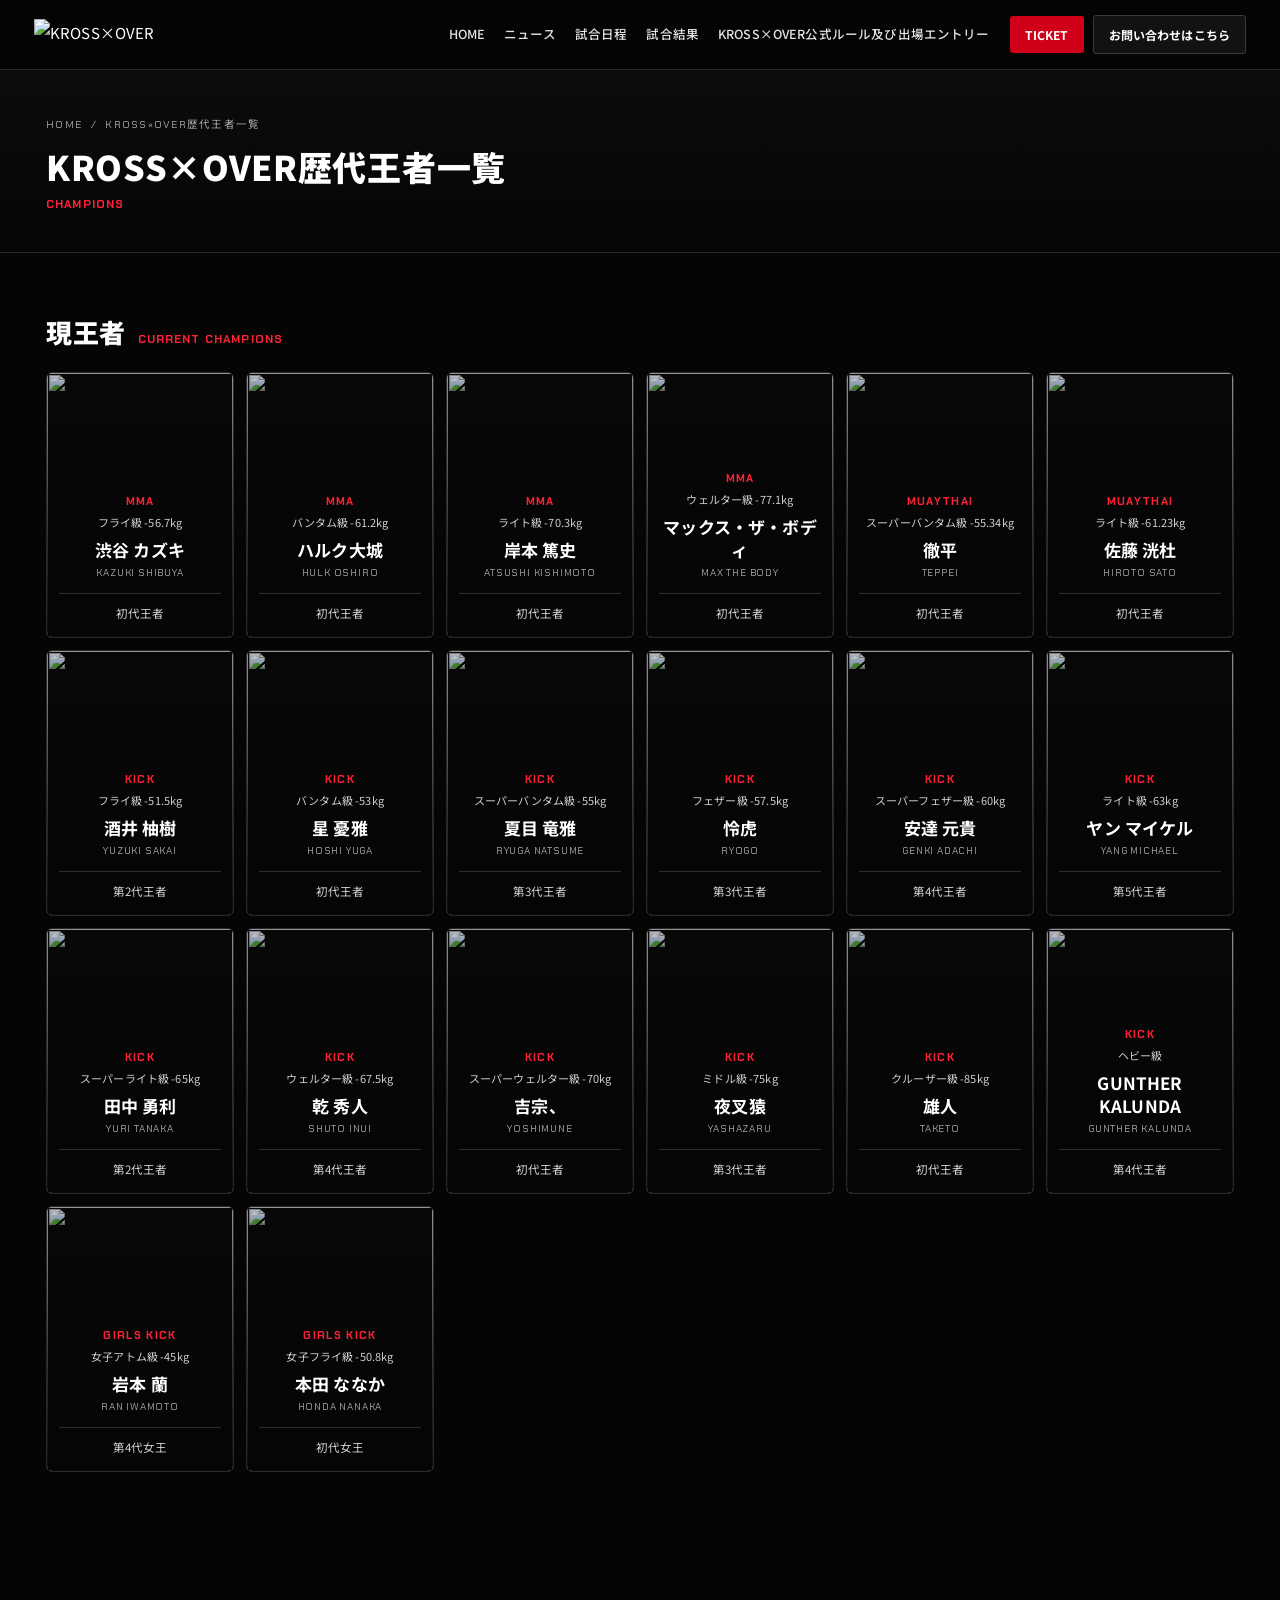
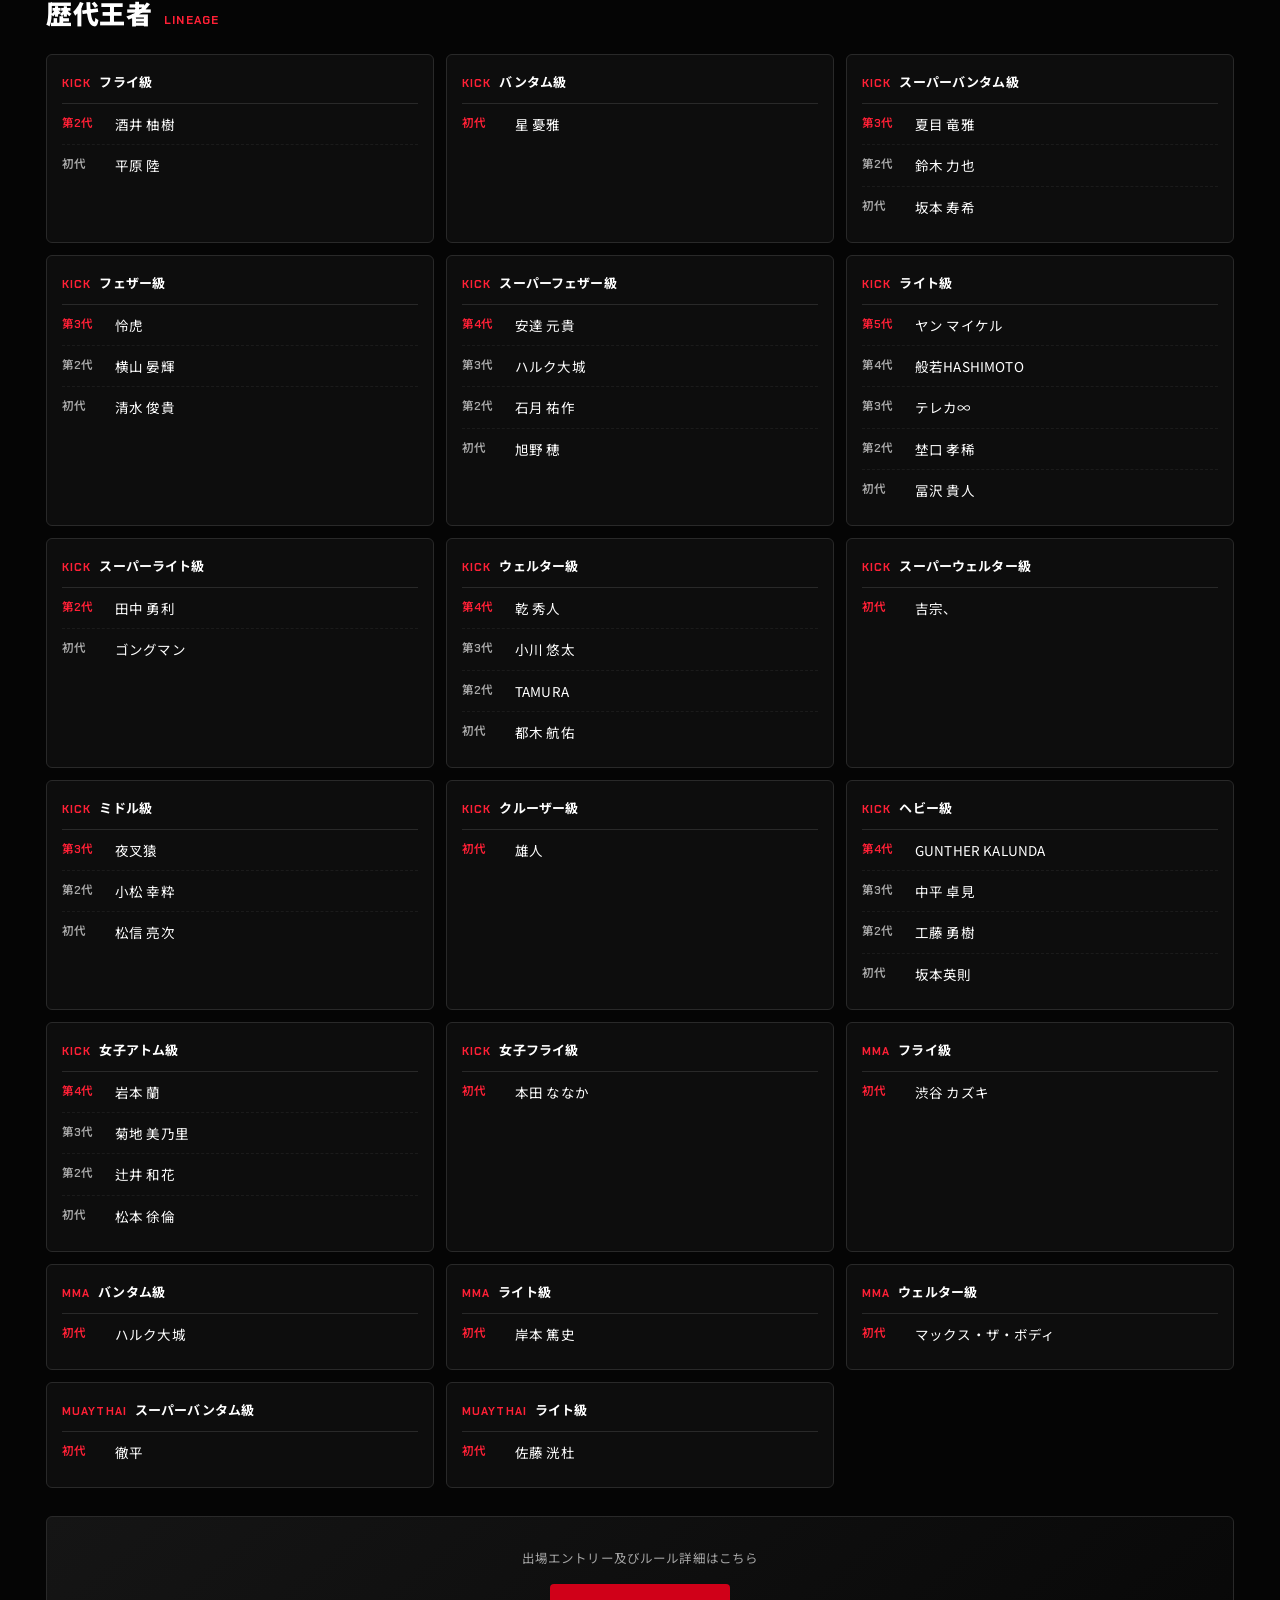
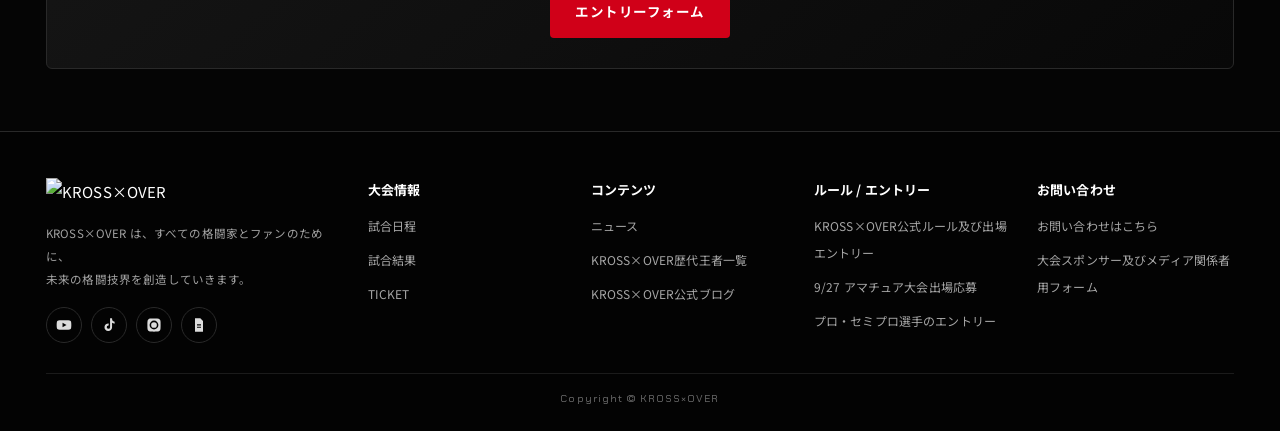
==== champions.html @ df830caa "Add files via upload" ====
<!DOCTYPE html>
<html lang="ja">
<head>
<meta charset="UTF-8">
<meta name="viewport" content="width=device-width, initial-scale=1">
<title>KROSS×OVER歴代王者一覧 | KROSS×OVER</title>
<meta name="description" content="KROSS×OVER認定 KICK / MMA / MUAYTHAI 各階級の現王者と歴代王者の一覧。">
<link rel="canonical" href="https://krossover.jp/champions.html">
<meta property="og:type" content="website">
<meta property="og:site_name" content="KROSS×OVER">
<meta property="og:title" content="KROSS×OVER歴代王者一覧 | KROSS×OVER">
<meta property="og:description" content="KROSS×OVER認定 KICK / MMA / MUAYTHAI 各階級の現王者と歴代王者の一覧。">
<meta property="og:url" content="https://krossover.jp/champions.html">
<meta property="og:image" content="https://krossover.jp/images/1.jpg">
<meta name="twitter:card" content="summary_large_image">
<link rel="preconnect" href="https://fonts.googleapis.com">
<link rel="preconnect" href="https://fonts.gstatic.com" crossorigin>
<link href="https://fonts.googleapis.com/css2?family=Chakra+Petch:ital,wght@0,500;0,600;0,700;1,600;1,700&family=Noto+Sans+JP:wght@400;500;700;900&display=swap" rel="stylesheet">
<link rel="stylesheet" href="style.css">
</head>
<body>
<header class="header">
  <div class="header__inner">
    <a class="brand" href="index.html" aria-label="KROSS×OVER ホーム"><img src="images/1.jpg" alt="KROSS×OVER" width="1200" height="180"></a>
    <nav class="gnav" aria-label="グローバルナビゲーション">
      <ul class="gnav__list"><li><a href="index.html">HOME</a></li><li><a href="news.html">ニュース</a></li><li><a href="schedule.html">試合日程</a></li><li><a href="results.html">試合結果</a></li><li><a href="rules.html">KROSS×OVER公式ルール及び出場エントリー</a></li></ul>
      <div class="gnav__btns"><a class="nav-red" href="https://krossover.official.ec/" target="_blank" rel="noopener">TICKET</a><a class="nav-line" href="contact.html">お問い合わせはこちら</a></div>
    </nav>
    <button class="burger" type="button" aria-expanded="false" aria-controls="drawer" aria-label="メニューを開く">
      <span></span><span></span><span></span>
    </button>
  </div>
</header>
<nav class="drawer" id="drawer" aria-label="モバイルメニュー"><ul><li><a href="index.html">HOME<span>HOME</span></a></li><li><a href="news.html">ニュース<span>NEWS</span></a></li><li><a href="schedule.html">試合日程<span>SCHEDULE</span></a></li><li><a href="results.html">試合結果<span>RESULT</span></a></li><li><a href="rules.html">KROSS×OVER公式ルール及び出場エントリー<span>RULE / ENTRY</span></a></li><li><a href="champions.html">KROSS×OVER歴代王者一覧<span>CHAMPIONS</span></a></li><li><a href="contact.html">お問い合わせはこちら<span>CONTACT</span></a></li><li><a class="is-red" href="https://krossover.official.ec/" target="_blank" rel="noopener">TICKET<span>チケット購入</span></a></li></ul></nav>
<div class="page-head">
  <div class="wrap">
    <p class="crumb"><a href="index.html">HOME</a> &nbsp;/&nbsp; KROSS×OVER歴代王者一覧</p>
    <h1 class="sec__ttl">KROSS×OVER歴代王者一覧</h1>
    <span class="sec__en">CHAMPIONS</span>
  </div>
</div>
<main>
<section class="sec">
  <div class="wrap">
    <div class="sec__head rv"><h2 class="sec__ttl">現王者</h2><span class="sec__en">CURRENT CHAMPIONS</span></div>
    <div class="grid-champ"><div class="champ rv">
              <div class="champ__bg"><img src="images/6.jpg" alt="" width="800" height="1067" loading="lazy"></div>
              <p class="champ__cat">MMA</p>
              <p class="champ__cls">フライ級 -56.7kg</p>
              <p class="champ__name">渋谷 カズキ</p>
              <p class="champ__en">KAZUKI SHIBUYA</p>
              <p class="champ__gen">初代王者</p>
            </div><div class="champ rv">
              <div class="champ__bg"><img src="images/6.jpg" alt="" width="800" height="1067" loading="lazy"></div>
              <p class="champ__cat">MMA</p>
              <p class="champ__cls">バンタム級 -61.2kg</p>
              <p class="champ__name">ハルク大城</p>
              <p class="champ__en">HULK OSHIRO</p>
              <p class="champ__gen">初代王者</p>
            </div><div class="champ rv">
              <div class="champ__bg"><img src="images/6.jpg" alt="" width="800" height="1067" loading="lazy"></div>
              <p class="champ__cat">MMA</p>
              <p class="champ__cls">ライト級 -70.3kg</p>
              <p class="champ__name">岸本 篤史</p>
              <p class="champ__en">ATSUSHI KISHIMOTO</p>
              <p class="champ__gen">初代王者</p>
            </div><div class="champ rv">
              <div class="champ__bg"><img src="images/6.jpg" alt="" width="800" height="1067" loading="lazy"></div>
              <p class="champ__cat">MMA</p>
              <p class="champ__cls">ウェルター級 -77.1kg</p>
              <p class="champ__name">マックス・ザ・ボディ</p>
              <p class="champ__en">MAX THE BODY</p>
              <p class="champ__gen">初代王者</p>
            </div><div class="champ rv">
              <div class="champ__bg"><img src="images/6.jpg" alt="" width="800" height="1067" loading="lazy"></div>
              <p class="champ__cat">MUAYTHAI</p>
              <p class="champ__cls">スーパーバンタム級 -55.34kg</p>
              <p class="champ__name">徹平</p>
              <p class="champ__en">TEPPEI</p>
              <p class="champ__gen">初代王者</p>
            </div><div class="champ rv">
              <div class="champ__bg"><img src="images/6.jpg" alt="" width="800" height="1067" loading="lazy"></div>
              <p class="champ__cat">MUAYTHAI</p>
              <p class="champ__cls">ライト級 -61.23kg</p>
              <p class="champ__name">佐藤 洸杜</p>
              <p class="champ__en">HIROTO SATO</p>
              <p class="champ__gen">初代王者</p>
            </div><div class="champ rv">
              <div class="champ__bg"><img src="images/6.jpg" alt="" width="800" height="1067" loading="lazy"></div>
              <p class="champ__cat">KICK</p>
              <p class="champ__cls">フライ級 -51.5kg</p>
              <p class="champ__name">酒井 柚樹</p>
              <p class="champ__en">YUZUKI SAKAI</p>
              <p class="champ__gen">第2代王者</p>
            </div><div class="champ rv">
              <div class="champ__bg"><img src="images/6.jpg" alt="" width="800" height="1067" loading="lazy"></div>
              <p class="champ__cat">KICK</p>
              <p class="champ__cls">バンタム級 -53kg</p>
              <p class="champ__name">星 憂雅</p>
              <p class="champ__en">HOSHI YUGA</p>
              <p class="champ__gen">初代王者</p>
            </div><div class="champ rv">
              <div class="champ__bg"><img src="images/6.jpg" alt="" width="800" height="1067" loading="lazy"></div>
              <p class="champ__cat">KICK</p>
              <p class="champ__cls">スーパーバンタム級 -55kg</p>
              <p class="champ__name">夏目 竜雅</p>
              <p class="champ__en">RYUGA NATSUME</p>
              <p class="champ__gen">第3代王者</p>
            </div><div class="champ rv">
              <div class="champ__bg"><img src="images/6.jpg" alt="" width="800" height="1067" loading="lazy"></div>
              <p class="champ__cat">KICK</p>
              <p class="champ__cls">フェザー級 -57.5kg</p>
              <p class="champ__name">怜虎</p>
              <p class="champ__en">RYOGO</p>
              <p class="champ__gen">第3代王者</p>
            </div><div class="champ rv">
              <div class="champ__bg"><img src="images/6.jpg" alt="" width="800" height="1067" loading="lazy"></div>
              <p class="champ__cat">KICK</p>
              <p class="champ__cls">スーパーフェザー級 -60kg</p>
              <p class="champ__name">安達 元貴</p>
              <p class="champ__en">GENKI ADACHI</p>
              <p class="champ__gen">第4代王者</p>
            </div><div class="champ rv">
              <div class="champ__bg"><img src="images/6.jpg" alt="" width="800" height="1067" loading="lazy"></div>
              <p class="champ__cat">KICK</p>
              <p class="champ__cls">ライト級 -63kg</p>
              <p class="champ__name">ヤン マイケル</p>
              <p class="champ__en">YANG MICHAEL</p>
              <p class="champ__gen">第5代王者</p>
            </div><div class="champ rv">
              <div class="champ__bg"><img src="images/6.jpg" alt="" width="800" height="1067" loading="lazy"></div>
              <p class="champ__cat">KICK</p>
              <p class="champ__cls">スーパーライト級 -65kg</p>
              <p class="champ__name">田中 勇利</p>
              <p class="champ__en">YURI TANAKA</p>
              <p class="champ__gen">第2代王者</p>
            </div><div class="champ rv">
              <div class="champ__bg"><img src="images/6.jpg" alt="" width="800" height="1067" loading="lazy"></div>
              <p class="champ__cat">KICK</p>
              <p class="champ__cls">ウェルター級 -67.5kg</p>
              <p class="champ__name">乾 秀人</p>
              <p class="champ__en">SHUTO INUI</p>
              <p class="champ__gen">第4代王者</p>
            </div><div class="champ rv">
              <div class="champ__bg"><img src="images/6.jpg" alt="" width="800" height="1067" loading="lazy"></div>
              <p class="champ__cat">KICK</p>
              <p class="champ__cls">スーパーウェルター級 -70kg</p>
              <p class="champ__name">吉宗、</p>
              <p class="champ__en">YOSHIMUNE</p>
              <p class="champ__gen">初代王者</p>
            </div><div class="champ rv">
              <div class="champ__bg"><img src="images/6.jpg" alt="" width="800" height="1067" loading="lazy"></div>
              <p class="champ__cat">KICK</p>
              <p class="champ__cls">ミドル級 -75kg</p>
              <p class="champ__name">夜叉猿</p>
              <p class="champ__en">YASHAZARU</p>
              <p class="champ__gen">第3代王者</p>
            </div><div class="champ rv">
              <div class="champ__bg"><img src="images/6.jpg" alt="" width="800" height="1067" loading="lazy"></div>
              <p class="champ__cat">KICK</p>
              <p class="champ__cls">クルーザー級 -85kg</p>
              <p class="champ__name">雄人</p>
              <p class="champ__en">TAKETO</p>
              <p class="champ__gen">初代王者</p>
            </div><div class="champ rv">
              <div class="champ__bg"><img src="images/6.jpg" alt="" width="800" height="1067" loading="lazy"></div>
              <p class="champ__cat">KICK</p>
              <p class="champ__cls">ヘビー級</p>
              <p class="champ__name">GUNTHER KALUNDA</p>
              <p class="champ__en">GUNTHER KALUNDA</p>
              <p class="champ__gen">第4代王者</p>
            </div><div class="champ rv">
              <div class="champ__bg"><img src="images/6.jpg" alt="" width="800" height="1067" loading="lazy"></div>
              <p class="champ__cat">GIRLS KICK</p>
              <p class="champ__cls">女子アトム級 -45kg</p>
              <p class="champ__name">岩本 蘭</p>
              <p class="champ__en">RAN IWAMOTO</p>
              <p class="champ__gen">第4代女王</p>
            </div><div class="champ rv">
              <div class="champ__bg"><img src="images/6.jpg" alt="" width="800" height="1067" loading="lazy"></div>
              <p class="champ__cat">GIRLS KICK</p>
              <p class="champ__cls">女子フライ級 -50.8kg</p>
              <p class="champ__name">本田 ななか</p>
              <p class="champ__en">HONDA NANAKA</p>
              <p class="champ__gen">初代女王</p>
            </div></div>
  </div>
</section>
<section class="sec">
  <div class="wrap">
    <div class="sec__head rv"><h2 class="sec__ttl">歴代王者</h2><span class="sec__en">LINEAGE</span></div>
    <div class="lineage"><div class="lineage__item rv"><p class="lineage__cls"><i>KICK</i>フライ級</p><ul class="lineage__list"><li class="is-now"><b>第2代</b><span>酒井 柚樹</span></li><li class=""><b>初代</b><span>平原 陸</span></li></ul></div><div class="lineage__item rv"><p class="lineage__cls"><i>KICK</i>バンタム級</p><ul class="lineage__list"><li class="is-now"><b>初代</b><span>星 憂雅</span></li></ul></div><div class="lineage__item rv"><p class="lineage__cls"><i>KICK</i>スーパーバンタム級</p><ul class="lineage__list"><li class="is-now"><b>第3代</b><span>夏目 竜雅</span></li><li class=""><b>第2代</b><span>鈴木 力也</span></li><li class=""><b>初代</b><span>坂本 寿希</span></li></ul></div><div class="lineage__item rv"><p class="lineage__cls"><i>KICK</i>フェザー級</p><ul class="lineage__list"><li class="is-now"><b>第3代</b><span>怜虎</span></li><li class=""><b>第2代</b><span>横山 晏輝</span></li><li class=""><b>初代</b><span>清水 俊貴</span></li></ul></div><div class="lineage__item rv"><p class="lineage__cls"><i>KICK</i>スーパーフェザー級</p><ul class="lineage__list"><li class="is-now"><b>第4代</b><span>安達 元貴</span></li><li class=""><b>第3代</b><span>ハルク大城</span></li><li class=""><b>第2代</b><span>石月 祐作</span></li><li class=""><b>初代</b><span>旭野 穂</span></li></ul></div><div class="lineage__item rv"><p class="lineage__cls"><i>KICK</i>ライト級</p><ul class="lineage__list"><li class="is-now"><b>第5代</b><span>ヤン マイケル</span></li><li class=""><b>第4代</b><span>般若HASHIMOTO</span></li><li class=""><b>第3代</b><span>テレカ∞</span></li><li class=""><b>第2代</b><span>埜口 孝稀</span></li><li class=""><b>初代</b><span>冨沢 貴人</span></li></ul></div><div class="lineage__item rv"><p class="lineage__cls"><i>KICK</i>スーパーライト級</p><ul class="lineage__list"><li class="is-now"><b>第2代</b><span>田中 勇利</span></li><li class=""><b>初代</b><span>ゴングマン</span></li></ul></div><div class="lineage__item rv"><p class="lineage__cls"><i>KICK</i>ウェルター級</p><ul class="lineage__list"><li class="is-now"><b>第4代</b><span>乾 秀人</span></li><li class=""><b>第3代</b><span>小川 悠太</span></li><li class=""><b>第2代</b><span>TAMURA</span></li><li class=""><b>初代</b><span>都木 航佑</span></li></ul></div><div class="lineage__item rv"><p class="lineage__cls"><i>KICK</i>スーパーウェルター級</p><ul class="lineage__list"><li class="is-now"><b>初代</b><span>吉宗、</span></li></ul></div><div class="lineage__item rv"><p class="lineage__cls"><i>KICK</i>ミドル級</p><ul class="lineage__list"><li class="is-now"><b>第3代</b><span>夜叉猿</span></li><li class=""><b>第2代</b><span>小松 幸粋</span></li><li class=""><b>初代</b><span>松信 亮次</span></li></ul></div><div class="lineage__item rv"><p class="lineage__cls"><i>KICK</i>クルーザー級</p><ul class="lineage__list"><li class="is-now"><b>初代</b><span>雄人</span></li></ul></div><div class="lineage__item rv"><p class="lineage__cls"><i>KICK</i>ヘビー級</p><ul class="lineage__list"><li class="is-now"><b>第4代</b><span>GUNTHER KALUNDA</span></li><li class=""><b>第3代</b><span>中平 卓見</span></li><li class=""><b>第2代</b><span>工藤 勇樹</span></li><li class=""><b>初代</b><span>坂本英則</span></li></ul></div><div class="lineage__item rv"><p class="lineage__cls"><i>KICK</i>女子アトム級</p><ul class="lineage__list"><li class="is-now"><b>第4代</b><span>岩本 蘭</span></li><li class=""><b>第3代</b><span>菊地 美乃里</span></li><li class=""><b>第2代</b><span>辻井 和花</span></li><li class=""><b>初代</b><span>松本 徐倫</span></li></ul></div><div class="lineage__item rv"><p class="lineage__cls"><i>KICK</i>女子フライ級</p><ul class="lineage__list"><li class="is-now"><b>初代</b><span>本田 ななか</span></li></ul></div><div class="lineage__item rv"><p class="lineage__cls"><i>MMA</i>フライ級</p><ul class="lineage__list"><li class="is-now"><b>初代</b><span>渋谷 カズキ</span></li></ul></div><div class="lineage__item rv"><p class="lineage__cls"><i>MMA</i>バンタム級</p><ul class="lineage__list"><li class="is-now"><b>初代</b><span>ハルク大城</span></li></ul></div><div class="lineage__item rv"><p class="lineage__cls"><i>MMA</i>ライト級</p><ul class="lineage__list"><li class="is-now"><b>初代</b><span>岸本 篤史</span></li></ul></div><div class="lineage__item rv"><p class="lineage__cls"><i>MMA</i>ウェルター級</p><ul class="lineage__list"><li class="is-now"><b>初代</b><span>マックス・ザ・ボディ</span></li></ul></div><div class="lineage__item rv"><p class="lineage__cls"><i>MUAYTHAI</i>スーパーバンタム級</p><ul class="lineage__list"><li class="is-now"><b>初代</b><span>徹平</span></li></ul></div><div class="lineage__item rv"><p class="lineage__cls"><i>MUAYTHAI</i>ライト級</p><ul class="lineage__list"><li class="is-now"><b>初代</b><span>佐藤 洸杜</span></li></ul></div></div>
    <div class="cta-band rv">
      <p>出場エントリー及びルール詳細はこちら</p>
      <a class="btn btn--red" href="rules.html">エントリーフォーム</a>
    </div>
  </div>
</section>
</main>
<footer class="footer">
  <div class="wrap">
    <div class="footer__grid">
      <div>
        <img class="footer__logo" src="images/1.jpg" alt="KROSS×OVER" width="1200" height="180">
        <p class="footer__about">KROSS×OVER は、すべての格闘家とファンのために、<br>未来の格闘技界を創造していきます。</p>
        <div class="footer__sns"><a href="https://www.youtube.com/c/KROSSOVER%E5%85%AC%E5%BC%8F/videos?app=desktop" target="_blank" rel="noopener" aria-label="KROSS×OVER公式 YouTube"><svg viewBox="0 0 24 24" aria-hidden="true"><path d="M23 12s0-3.4-.4-5c-.2-.9-.9-1.6-1.8-1.8C19.1 4.8 12 4.8 12 4.8s-7.1 0-8.8.4c-.9.2-1.6.9-1.8 1.8C1 8.6 1 12 1 12s0 3.4.4 5c.2.9.9 1.6 1.8 1.8 1.7.4 8.8.4 8.8.4s7.1 0 8.8-.4c.9-.2 1.6-.9 1.8-1.8.4-1.6.4-5 .4-5zM9.8 15.3V8.7l6 3.3-6 3.3z"/></svg></a><a href="https://www.tiktok.com/@krossover0917?_t=8jfpVgwg3Av&_r=1" target="_blank" rel="noopener" aria-label="KROSS×OVER公式 TikTok"><svg viewBox="0 0 24 24" aria-hidden="true"><path d="M16.6 2h-3v13.2a2.5 2.5 0 1 1-2.1-2.5V9.6a5.7 5.7 0 1 0 5.1 5.7V8.8A6.5 6.5 0 0 0 20.4 10V7a3.8 3.8 0 0 1-3.8-3.7V2z"/></svg></a><a href="https://www.instagram.com/krossover_official?igsh=enNmZW5nYXZvcTJq" target="_blank" rel="noopener" aria-label="Instagramでフォロー"><svg viewBox="0 0 24 24" aria-hidden="true"><path d="M12 2.2c3.2 0 3.6 0 4.9.1 1.2.1 1.8.3 2.2.4.6.2 1 .5 1.4.9.4.4.7.8.9 1.4.2.4.4 1 .4 2.2.1 1.3.1 1.7.1 4.9s0 3.6-.1 4.9c-.1 1.2-.3 1.8-.4 2.2-.2.6-.5 1-.9 1.4-.4.4-.8.7-1.4.9-.4.2-1 .4-2.2.4-1.3.1-1.7.1-4.9.1s-3.6 0-4.9-.1c-1.2-.1-1.8-.3-2.2-.4-.6-.2-1-.5-1.4-.9-.4-.4-.7-.8-.9-1.4-.2-.4-.4-1-.4-2.2-.1-1.3-.1-1.7-.1-4.9s0-3.6.1-4.9c.1-1.2.3-1.8.4-2.2.2-.6.5-1 .9-1.4.4-.4.8-.7 1.4-.9.4-.2 1-.4 2.2-.4 1.3-.1 1.7-.1 4.9-.1zm0 3.2A6.6 6.6 0 1 0 18.6 12 6.6 6.6 0 0 0 12 5.4zm0 10.9A4.3 4.3 0 1 1 16.3 12 4.3 4.3 0 0 1 12 16.3zm6.9-11.1a1.5 1.5 0 1 1-1.5-1.5 1.5 1.5 0 0 1 1.5 1.5z"/></svg></a><a href="https://ameblo.jp/krossoverfighting/" target="_blank" rel="noopener" aria-label="KROSS×OVER公式 ブログ"><svg viewBox="0 0 24 24" aria-hidden="true"><path d="M6 2h8l4 4v16H6z"/><path d="M9 11h6v1.7H9zm0 3.5h6v1.7H9z" fill="#050505"/></svg></a></div>
      </div>
      <div class="footer__col"><h3>大会情報</h3><ul><li><a href="schedule.html">試合日程</a></li><li><a href="results.html">試合結果</a></li><li><a href="https://krossover.official.ec/" target="_blank" rel="noopener">TICKET</a></li></ul></div><div class="footer__col"><h3>コンテンツ</h3><ul><li><a href="news.html">ニュース</a></li><li><a href="champions.html">KROSS×OVER歴代王者一覧</a></li><li><a href="https://ameblo.jp/krossoverfighting/" target="_blank" rel="noopener">KROSS×OVER公式ブログ</a></li></ul></div><div class="footer__col"><h3>ルール / エントリー</h3><ul><li><a href="rules.html">KROSS×OVER公式ルール及び出場エントリー</a></li><li><a href="https://krossover.jp/?page_id=276" target="_blank" rel="noopener">9/27 アマチュア大会出場応募</a></li><li><a href="https://krossover.jp/?page_id=276" target="_blank" rel="noopener">プロ・セミプロ選手のエントリー</a></li></ul></div><div class="footer__col"><h3>お問い合わせ</h3><ul><li><a href="contact.html">お問い合わせはこちら</a></li><li><a href="https://krossover.jp/?page_id=263" target="_blank" rel="noopener">大会スポンサー及びメディア関係者用フォーム</a></li></ul></div>
    </div>
    <p class="footer__bottom">Copyright © KROSS×OVER</p>
  </div>
</footer>
<script src="script.js"></script>
</body>
</html>
---- style.css ----
@charset "utf-8";

/* =========================================================
   KROSS×OVER OFFICIAL SITE — RENEWAL (mock-aligned build)
   ========================================================= */

:root{
  --bg:#050505;
  --surface:#0D0D0D;
  --surface-2:#131313;
  --line:#292929;
  --line-soft:#1b1b1b;
  --text:#FFFFFF;
  --sub:#A7A7A7;
  --red:#D00018;
  --red-hi:#FF2036;
  --blue:#1E5BFF;

  --f-display:"Chakra Petch","Noto Sans JP",sans-serif;
  --f-body:"Noto Sans JP","Hiragino Kaku Gothic ProN",sans-serif;

  --header-h:58px;
  --wrap:1240px;
  --r:6px;
}

*,*::before,*::after{box-sizing:border-box;}
html{scroll-behavior:smooth;-webkit-text-size-adjust:100%;}
body{
  margin:0;background:var(--bg);color:var(--text);
  font-family:var(--f-body);font-size:14px;line-height:1.8;letter-spacing:.01em;
  overflow-x:hidden;-webkit-font-smoothing:antialiased;
}
img{max-width:100%;height:auto;display:block;}
a{color:inherit;text-decoration:none;}
ul,ol{margin:0;padding:0;list-style:none;}
h1,h2,h3,h4,p,figure{margin:0;}
:focus-visible{outline:2px solid var(--red-hi);outline-offset:3px;}

.wrap{width:100%;max-width:var(--wrap);margin:0 auto;padding:0 18px;}

/* =========================================================
   HEADER
   ========================================================= */
.header{
  position:fixed;inset:0 0 auto 0;z-index:100;height:var(--header-h);
  background:rgba(5,5,5,.9);backdrop-filter:saturate(140%) blur(10px);
  border-bottom:1px solid var(--line);
}
.header__inner{
  height:100%;max-width:var(--wrap);margin:0 auto;padding:0 14px;
  display:flex;align-items:center;justify-content:space-between;gap:14px;
}
.brand img{height:26px;width:auto;mix-blend-mode:screen;}

.gnav{display:none;margin-left:auto;}
.gnav__list{display:flex;align-items:center;gap:19px;}
.gnav__list a{
  position:relative;display:block;padding:20px 0;
  font-size:12.5px;font-weight:500;color:#e4e4e4;white-space:nowrap;transition:color .25s;
}
.gnav__list a::after{
  content:"";position:absolute;left:0;right:100%;bottom:14px;height:2px;background:var(--red);transition:right .3s;
}
.gnav__list a:hover{color:#fff;}
.gnav__list a:hover::after,.gnav__list a.is-current::after{right:0;}
.gnav__btns{display:flex;align-items:center;gap:9px;margin-left:20px;}
.gnav__btns a{padding:8px 15px;font-size:12px;font-weight:700;border-radius:3px;white-space:nowrap;}
.nav-red{background:var(--red);color:#fff;}
.nav-red:hover{background:var(--red-hi);}
.nav-line{border:1px solid #3a3a3a;background:#121212;}
.nav-line:hover{border-color:var(--red);}

.burger{
  width:42px;height:42px;border:1px solid var(--line);background:var(--surface);border-radius:4px;
  display:flex;flex-direction:column;justify-content:center;align-items:center;gap:5px;cursor:pointer;padding:0;
}
.burger span{display:block;width:18px;height:1.5px;background:#fff;transition:transform .3s,opacity .2s;}
.burger[aria-expanded="true"] span:nth-child(1){transform:translateY(6.5px) rotate(45deg);}
.burger[aria-expanded="true"] span:nth-child(2){opacity:0;}
.burger[aria-expanded="true"] span:nth-child(3){transform:translateY(-6.5px) rotate(-45deg);}

.drawer{
  position:fixed;inset:var(--header-h) 0 0 0;z-index:99;background:rgba(5,5,5,.985);
  padding:22px 18px 60px;overflow-y:auto;
  opacity:0;visibility:hidden;transform:translateY(-10px);
  transition:opacity .26s,transform .26s,visibility .26s;
}
.drawer.is-open{opacity:1;visibility:visible;transform:none;}
.drawer li+li{border-top:1px solid var(--line-soft);}
.drawer a{display:flex;align-items:center;justify-content:space-between;gap:12px;padding:15px 4px;font-size:14px;font-weight:500;}
.drawer a span{font-family:var(--f-display);font-size:10px;letter-spacing:.12em;color:var(--sub);flex:none;white-space:nowrap;}
.drawer a{min-width:0;}
.drawer .is-red{margin-top:20px;background:var(--red);justify-content:center;font-weight:700;border-radius:3px;border:0;}
.drawer .is-red span{color:rgba(255,255,255,.75);}

/* =========================================================
   BUTTONS
   ========================================================= */
.btn{
  display:inline-flex;align-items:center;justify-content:center;gap:9px;
  padding:14px 24px;border-radius:4px;border:1px solid transparent;
  font-size:13.5px;font-weight:700;letter-spacing:.04em;
  transition:background .25s,border-color .25s,color .25s;
}
.btn svg{width:17px;height:17px;flex:none;stroke:currentColor;fill:none;stroke-width:1.6;stroke-linecap:round;stroke-linejoin:round;}
.btn--red{background:var(--red);color:#fff;}
.btn--red:hover{background:var(--red-hi);}
.btn--line{border-color:#4a4a4a;background:rgba(10,10,10,.6);color:#fff;}
.btn--line:hover{border-color:var(--red);background:#151515;}
.btn--sm{padding:9px 16px;font-size:12px;font-weight:500;border:1px solid #3d3d3d;background:rgba(8,8,8,.55);}
.btn--sm:hover{border-color:var(--red);}

.link-more{display:inline-flex;align-items:center;gap:7px;font-size:12.5px;color:#dcdcdc;transition:color .25s;}
.link-more::after{content:"\203A";font-family:var(--f-display);font-size:15px;color:var(--red-hi);}
.link-more:hover{color:#fff;}

/* =========================================================
   HERO
   ========================================================= */
.hero{
  position:relative;margin-top:var(--header-h);overflow:hidden;
  border-bottom:1px solid var(--line);isolation:isolate;
}
.hero__bg{position:absolute;inset:0;z-index:-1;}
.hero__bg img{width:100%;height:100%;object-fit:cover;opacity:.7;}
.hero__bg::after{
  content:"";position:absolute;inset:0;
  background:
    linear-gradient(90deg,rgba(5,5,5,.94) 0%,rgba(5,5,5,.72) 42%,rgba(5,5,5,.2) 72%,rgba(5,5,5,.5) 100%),
    linear-gradient(180deg,rgba(5,5,5,.7),rgba(5,5,5,.1) 40%,rgba(5,5,5,.85));
}
.hero__inner{
  position:relative;max-width:var(--wrap);margin:0 auto;padding:40px 18px 46px;
  display:flex;flex-direction:column;align-items:center;text-align:center;gap:24px;
}
.hero__logo{width:100%;max-width:560px;mix-blend-mode:screen;}
.hero__copy{max-width:560px;}
.hero__k1{font-size:19px;font-weight:700;letter-spacing:.04em;}
.hero__k2{font-size:46px;font-weight:900;line-height:1.05;margin:2px 0 10px;text-shadow:0 2px 18px rgba(0,0,0,.7);}
.hero__k3{font-family:var(--f-display);font-style:italic;font-weight:600;font-size:15px;letter-spacing:.14em;color:#d9d9d9;}
.hero__lead{margin-top:16px;font-size:12.5px;line-height:2;color:#b9b9b9;}
.hero__cta{display:flex;flex-wrap:wrap;gap:11px;justify-content:center;margin-top:22px;}
.hero__cta .btn{min-width:158px;}

/* =========================================================
   SECTION HEAD
   ========================================================= */
.sec{padding:44px 0;}
.sec__head{display:flex;align-items:baseline;flex-wrap:wrap;gap:6px 12px;margin-bottom:18px;}
.sec__ttl{font-size:21px;font-weight:900;letter-spacing:.02em;line-height:1.3;}
.sec__en{font-family:var(--f-display);font-weight:700;font-size:11.5px;letter-spacing:.1em;color:var(--red-hi);}
.sec__all{margin-left:auto;}

/* =========================================================
   EVENT CARDS
   ========================================================= */
.grid-event{display:grid;gap:14px;}
.ecard{
  position:relative;isolation:isolate;overflow:hidden;min-width:0;
  border:1px solid var(--line);border-radius:var(--r);background:var(--surface);
  padding:44px 18px 18px;min-height:296px;display:flex;flex-direction:column;
  transition:border-color .3s,transform .3s,box-shadow .3s;
}
.ecard:hover{border-color:var(--red);transform:translateY(-3px);box-shadow:0 10px 30px rgba(0,0,0,.6);}
.ecard__bg{position:absolute;inset:0;z-index:-1;}
.ecard__bg img{width:100%;height:100%;object-fit:cover;opacity:.85;transition:transform .6s;}
.ecard:hover .ecard__bg img{transform:scale(1.05);}
.ecard__bg::after{
  content:"";position:absolute;inset:0;
  background:linear-gradient(180deg,rgba(5,5,5,.5) 0%,rgba(5,5,5,.8) 45%,rgba(5,5,5,.96) 100%);
}
.badge{
  position:absolute;top:14px;left:14px;z-index:2;background:var(--red);border-radius:2px;
  padding:3px 9px;font-size:10px;font-weight:700;letter-spacing:.06em;
}
.ecard__kind{font-size:11.5px;letter-spacing:.06em;color:#cfcfcf;}
.ecard__name{font-size:19px;font-weight:700;line-height:1.4;margin-top:3px;}
.ecard__date{
  font-family:var(--f-display);font-style:italic;font-weight:700;font-size:27px;
  line-height:1.1;margin-top:14px;display:flex;align-items:baseline;gap:8px;
}
.ecard__date span{font-size:13px;font-style:normal;font-weight:600;letter-spacing:.08em;color:#cfcfcf;}
.ecard__venue{font-size:14px;font-weight:500;margin-top:10px;}
.ecard__note{font-size:11.5px;color:var(--sub);margin-top:2px;}
.ecard__foot{margin-top:auto;padding-top:16px;}
.ecard__foot .btn--sm{width:100%;}
.ecard__sub{margin-top:10px;padding-top:10px;border-top:1px dashed #333;font-size:11.5px;color:#d5d5d5;display:flex;gap:8px;}
.ecard__sub i{font-style:normal;color:var(--blue);font-family:var(--f-display);font-size:10px;letter-spacing:.08em;flex:none;padding-top:3px;}
.ecard__sub a{text-decoration:underline;text-underline-offset:3px;}
.ecard__sub a:hover{color:var(--red-hi);}

/* =========================================================
   CHAMPIONS
   ========================================================= */
.grid-champ{display:grid;grid-template-columns:repeat(2,minmax(0,1fr));gap:10px;}
.champ{
  position:relative;isolation:isolate;overflow:hidden;min-width:0;
  border:1px solid var(--line);border-radius:var(--r);background:#080808;
  min-height:250px;padding:14px 12px;display:flex;flex-direction:column;justify-content:flex-end;text-align:center;
  transition:border-color .3s,transform .3s;
}
.champ:hover{border-color:var(--red);transform:translateY(-3px);}
.champ__bg{position:absolute;inset:0;z-index:-1;}
.champ__bg img{width:100%;height:100%;object-fit:cover;object-position:center 22%;opacity:.9;}
.champ__bg::after{
  content:"";position:absolute;inset:0;
  background:linear-gradient(180deg,rgba(5,5,5,.15) 0%,rgba(5,5,5,.72) 58%,rgba(5,5,5,.97) 100%);
}
.champ__cat{font-family:var(--f-display);font-weight:700;font-size:11px;letter-spacing:.12em;color:var(--red-hi);}
.champ__cls{font-size:11px;color:#cfcfcf;margin-top:1px;}
.champ__name{font-size:17px;font-weight:700;line-height:1.35;margin-top:6px;}
.champ__en{font-family:var(--f-display);font-size:10px;letter-spacing:.08em;color:var(--sub);margin-top:2px;}
.champ__gen{margin-top:11px;padding-top:9px;border-top:1px solid #2e2e2e;font-size:11.5px;color:#d2d2d2;}

/* =========================================================
   SPONSOR
   ========================================================= */
.grid-sponsor{display:grid;grid-template-columns:repeat(2,minmax(0,1fr));gap:10px;}
.plate{
  display:flex;align-items:center;justify-content:center;padding:10px;
  height:76px;min-width:0;overflow:hidden;
  border:1px solid var(--line);border-radius:var(--r);
  background:linear-gradient(160deg,#191919 0%,#0b0b0b 55%,#141414 100%);
  transition:border-color .3s,transform .3s;
}
.plate:hover{border-color:var(--red);transform:translateY(-2px);}
.plate img{max-width:100%;max-height:100%;width:auto;height:auto;object-fit:contain;}
.sponsor__form{margin-top:18px;text-align:center;}

/* =========================================================
   CONTENT CARDS
   ========================================================= */
.grid-content{display:grid;grid-template-columns:repeat(2,minmax(0,1fr));gap:10px;}
.grid-content > :last-child:nth-child(odd){grid-column:1 / -1;}
.ccard{
  position:relative;isolation:isolate;overflow:hidden;min-width:0;
  border:1px solid var(--line);border-radius:var(--r);background:var(--surface);
  padding:20px 12px 16px;min-height:186px;text-align:center;
  display:flex;flex-direction:column;align-items:center;gap:6px;
  transition:border-color .3s,transform .3s;
}
.ccard:hover{border-color:var(--red);transform:translateY(-3px);}
.ccard__bg{position:absolute;inset:0;z-index:-1;}
.ccard__bg img{width:100%;height:100%;object-fit:cover;opacity:.28;}
.ccard__bg::after{content:"";position:absolute;inset:0;background:linear-gradient(180deg,rgba(5,5,5,.72),rgba(5,5,5,.92));}
.ccard__ico{width:34px;height:34px;stroke:#fff;fill:none;stroke-width:1.4;stroke-linecap:round;stroke-linejoin:round;}
.ccard__ttl{font-size:14.5px;font-weight:700;}
.ccard__txt{font-size:11.5px;line-height:1.75;color:#b6b6b6;}
.ccard__foot{margin-top:auto;padding-top:12px;width:100%;}
.ccard__foot .btn--sm{width:100%;}

/* =========================================================
   LOWER PAGES
   ========================================================= */
.page-head{
  margin-top:var(--header-h);padding:34px 0 26px;border-bottom:1px solid var(--line);
  background:linear-gradient(180deg,#0c0c0c,#050505);
}
.crumb{font-family:var(--f-display);font-size:10.5px;letter-spacing:.12em;color:var(--sub);margin-bottom:10px;}
.crumb a:hover{color:#fff;}
.page-head .sec__ttl{font-size:25px;}
.page-head .sec__en{display:block;margin-top:6px;}

.rows{border-top:1px solid var(--line);}
.row{display:flex;flex-direction:column;gap:3px;padding:15px 4px;border-bottom:1px solid var(--line);transition:background .25s;}
a.row:hover{background:#0e0e0e;}
.row__date{font-family:var(--f-display);font-size:12px;font-weight:600;letter-spacing:.08em;color:var(--red-hi);}
.row__title{font-size:14px;font-weight:500;line-height:1.65;}
.row__meta{font-size:12px;color:var(--sub);}
.row__ext{font-family:var(--f-display);font-size:10.5px;letter-spacing:.08em;color:var(--sub);}

.note{
  border:1px solid var(--line);border-left:2px solid var(--red);border-radius:var(--r);
  background:var(--surface);padding:15px;font-size:12.5px;color:#c9c9c9;line-height:1.9;
}
.note+.note{margin-top:11px;}
.note b{color:#fff;}
.note a{color:#fff;text-decoration:underline;text-underline-offset:3px;}

.block{border:1px solid var(--line);border-radius:var(--r);background:var(--surface);padding:18px 15px;}
.block+.block{margin-top:13px;}
.block__title{font-size:14.5px;font-weight:700;letter-spacing:.04em;padding-bottom:11px;margin-bottom:12px;border-bottom:1px solid var(--line);}
.block__title small{display:block;font-size:11px;font-weight:400;color:var(--sub);margin-top:3px;}
.list-line li{display:flex;flex-wrap:wrap;gap:9px;padding:10px 0;border-bottom:1px dashed var(--line);font-size:13.5px;}
.list-line li:last-child{border-bottom:0;}
.list-line li::before{content:"";width:5px;height:5px;background:var(--red);flex:none;margin-top:9px;transform:rotate(45deg);}
.list-line a{transition:color .25s;}
.list-line a:hover{color:var(--red-hi);}
.list-line .champ-cls{width:100%;font-family:var(--f-display);font-size:11px;letter-spacing:.06em;color:var(--red-hi);}

.lineage{display:grid;gap:12px;}
.lineage__item{border:1px solid var(--line);border-radius:var(--r);background:var(--surface);padding:15px;}
.lineage__cls{font-size:13px;font-weight:700;padding-bottom:9px;border-bottom:1px solid var(--line);}
.lineage__cls i{font-style:normal;font-family:var(--f-display);font-size:11px;letter-spacing:.1em;color:var(--red-hi);margin-right:8px;}
.lineage__list li{display:flex;gap:11px;padding:8px 0;font-size:13.5px;border-bottom:1px dashed var(--line-soft);}
.lineage__list li:last-child{border-bottom:0;}
.lineage__list b{font-family:var(--f-display);font-size:11.5px;font-weight:600;color:var(--sub);flex:none;width:42px;padding-top:2px;}
.lineage__list li.is-now b{color:var(--red-hi);}
.lineage__list span{word-break:break-word;}

.cta-band{
  margin-top:28px;border:1px solid var(--line);border-radius:var(--r);
  background:linear-gradient(140deg,#151515,#080808);padding:24px 16px;text-align:center;
}
.cta-band p{font-size:12.5px;color:var(--sub);margin-bottom:14px;}
.cta-band .btn{width:100%;max-width:330px;}
.cta-band .btn+.btn{margin-top:10px;}

/* =========================================================
   FOOTER
   ========================================================= */
.footer{border-top:1px solid var(--line);background:#030303;padding:36px 0 0;}
.footer__grid{display:grid;gap:26px;}
.footer__logo{height:28px;width:auto;mix-blend-mode:screen;}
.footer__about{margin-top:16px;font-size:11.5px;line-height:2;color:#a2a2a2;}
.footer__sns{display:flex;gap:9px;margin-top:16px;}
.footer__sns a{width:36px;height:36px;border:1px solid var(--line);border-radius:50%;display:grid;place-items:center;transition:border-color .25s,background .25s;}
.footer__sns svg{width:16px;height:16px;fill:#dcdcdc;}
.footer__sns a:hover{border-color:var(--red);background:#120608;}
.footer__col h3{font-size:13px;font-weight:700;margin-bottom:10px;}
.footer__col li{margin-bottom:7px;}
.footer__col{min-width:0;}
.footer__col a{font-size:12px;color:#a6a6a6;transition:color .25s;word-break:break-word;}
.footer__col a:hover{color:#fff;}
.footer__bottom{
  margin-top:30px;border-top:1px solid var(--line-soft);padding:16px 0 22px;
  font-family:var(--f-display);font-size:10.5px;letter-spacing:.1em;color:#6b6b6b;text-align:center;
}

/* =========================================================
   REVEAL
   ========================================================= */
.rv{opacity:0;transform:translateY(14px);}
.rv.is-in{opacity:1;transform:none;transition:opacity .65s ease,transform .65s cubic-bezier(.16,.84,.44,1);}

/* ---------- 小型スマートフォン ---------- */
@media (max-width:374px){
  .wrap{padding:0 14px;}
  .hero__k2{font-size:40px;}
  .hero__cta{flex-direction:column;align-items:stretch;}
  .hero__cta .btn{width:100%;min-width:0;}
  .champ__name{font-size:15.5px;}
  .ecard__date{font-size:24px;}
  .sec__ttl{font-size:19px;}
}

/* =========================================================
   TABLET
   ========================================================= */
@media (min-width:768px){
  body{font-size:14.5px;}
  .wrap{padding:0 26px;}
  .sec{padding:56px 0;}
  .sec__ttl{font-size:24px;}
  .hero__inner{padding:56px 26px 60px;}
  .hero__k2{font-size:60px;}
  .hero__logo{max-width:640px;}
  .grid-event{grid-template-columns:repeat(2,minmax(0,1fr));gap:16px;}
  .grid-champ{grid-template-columns:repeat(3,minmax(0,1fr));gap:12px;}
  .grid-sponsor{grid-template-columns:repeat(3,minmax(0,1fr));gap:12px;}
  .plate{height:88px;}
  .grid-content{grid-template-columns:repeat(3,minmax(0,1fr));gap:12px;}
  .grid-content > :last-child:nth-child(odd){grid-column:auto;}
  .row{flex-direction:row;align-items:baseline;gap:18px;padding:17px 6px;}
  .row__date{flex:none;width:104px;}
  .row__title{flex:1;}
  .lineage{grid-template-columns:repeat(2,minmax(0,1fr));}
  .block{padding:22px 20px;}
  .page-head{padding:46px 0 36px;}
  .page-head .sec__ttl{font-size:30px;}
  .cta-band{padding:30px 24px;}
  .cta-band .btn{width:auto;}
  .cta-band .btn+.btn{margin-top:0;margin-left:10px;}
  .footer__grid{grid-template-columns:repeat(2,minmax(0,1fr));gap:30px;}
  .list-line .champ-cls{width:190px;flex:none;padding-top:2px;}
}

/* =========================================================
   PC
   ========================================================= */
@media (min-width:1200px){
  :root{--header-h:70px;}
  body{font-size:15px;}
  .brand img{height:32px;}
  .gnav{display:flex;align-items:center;}
  .burger,.drawer{display:none;}

  .sec{padding:62px 0;}
  .sec__head{margin-bottom:22px;}
  .sec__ttl{font-size:26px;}

  .hero__inner{
    flex-direction:row;align-items:center;justify-content:space-between;
    text-align:left;gap:20px;padding:60px 26px 68px;min-height:430px;
  }
  .hero__copy{flex:0 0 40%;max-width:none;}
  .hero__logo{flex:1;max-width:none;width:58%;margin-right:-4%;}
  .hero__k1{font-size:24px;}
  .hero__k2{font-size:70px;}
  .hero__k3{font-size:17px;}
  .hero__lead{font-size:13px;}
  .hero__cta{justify-content:flex-start;margin-top:26px;}

  .grid-event{grid-template-columns:repeat(3,minmax(0,1fr));gap:18px;}
  .ecard{min-height:322px;padding:48px 20px 20px;}
  .ecard__name{font-size:20px;}
  .ecard__date{font-size:30px;}
  .grid-champ{grid-template-columns:repeat(6,minmax(0,1fr));gap:12px;}
  .champ{min-height:266px;}
  .grid-sponsor{grid-template-columns:repeat(6,minmax(0,1fr));gap:12px;}
  .plate{height:84px;}
  .grid-content{grid-template-columns:repeat(5,minmax(0,1fr));gap:12px;}
  .lineage{grid-template-columns:repeat(3,minmax(0,1fr));}
  .page-head .sec__ttl{font-size:34px;}
  .footer{padding-top:46px;}
  .footer__grid{grid-template-columns:minmax(0,1.5fr) repeat(4,minmax(0,1fr));gap:26px;}
}

@media (min-width:1360px){
  .gnav__list{gap:22px;}
  .gnav__list a{font-size:13px;}
}

/* =========================================================
   REDUCED MOTION
   ========================================================= */
@media (prefers-reduced-motion:reduce){
  html{scroll-behavior:auto;}
  *,*::before,*::after{animation-duration:.001ms !important;transition-duration:.001ms !important;}
  .rv{opacity:1;transform:none;}
}
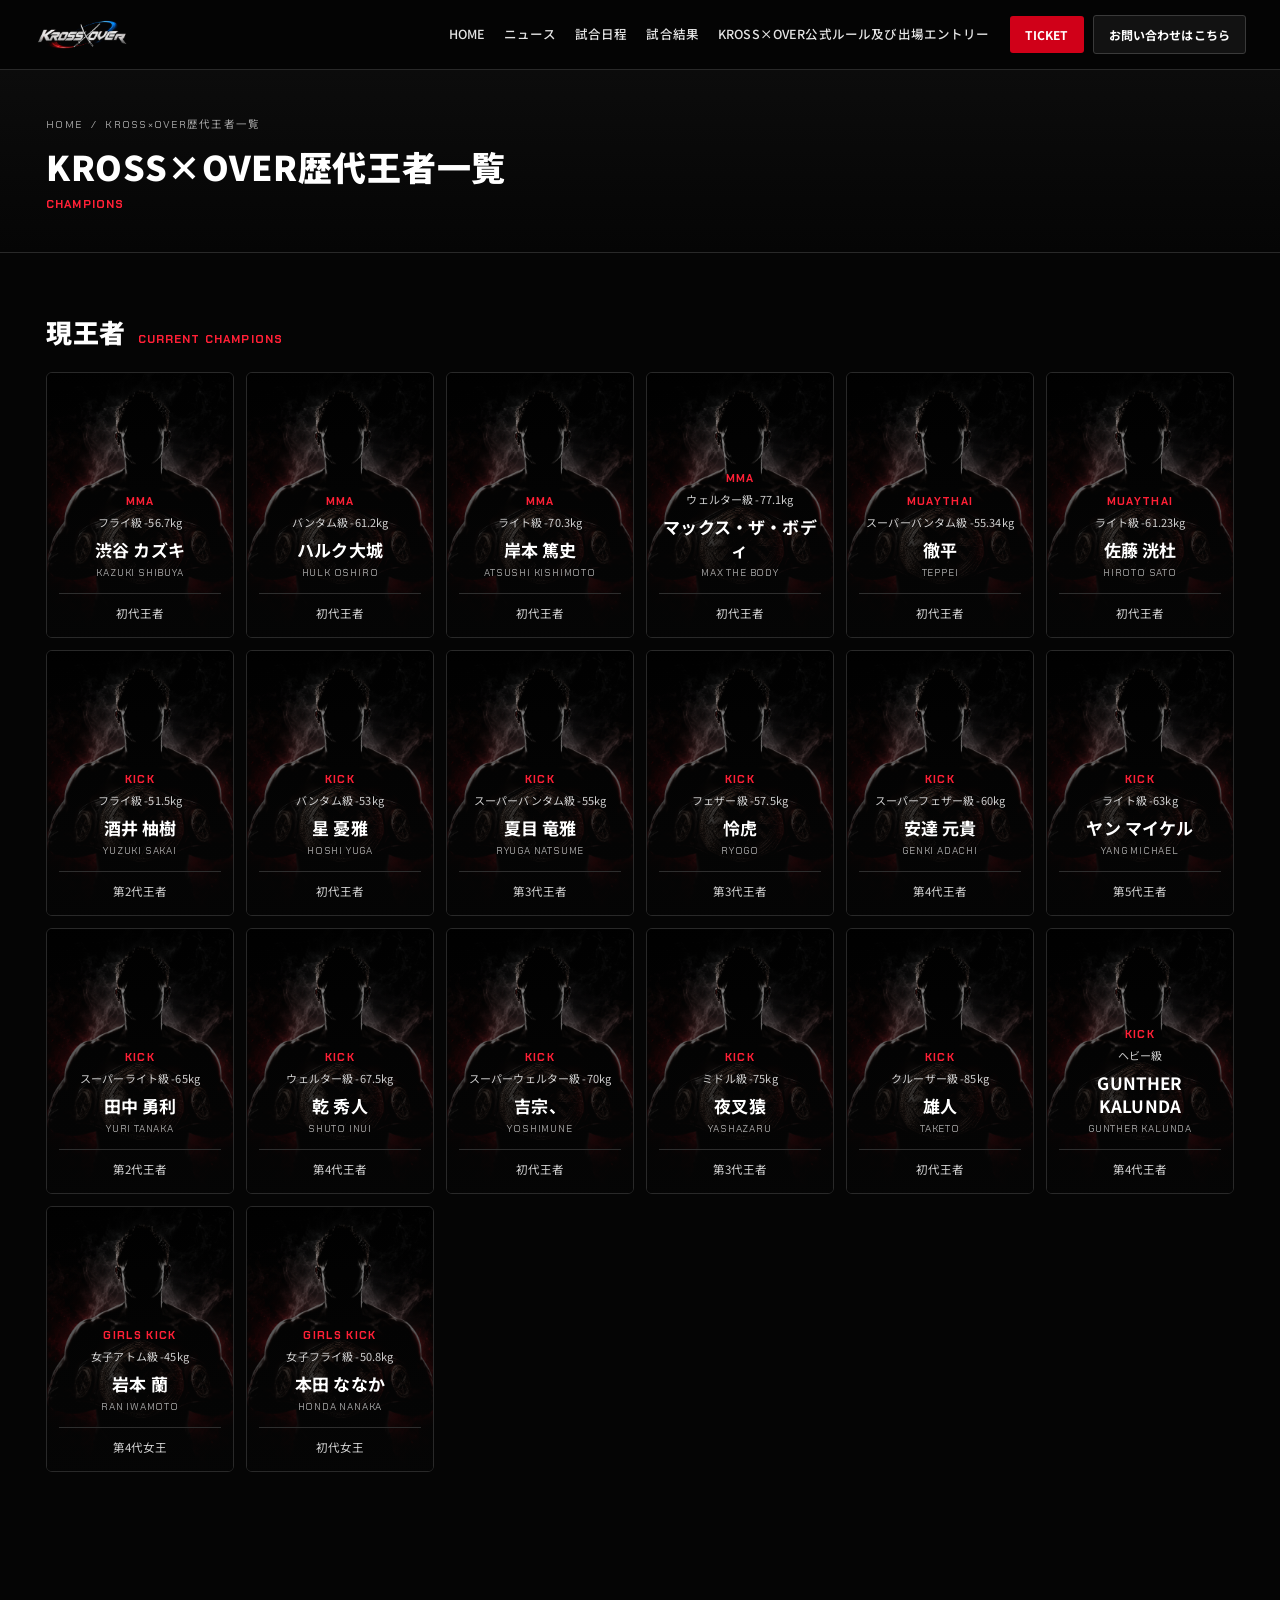
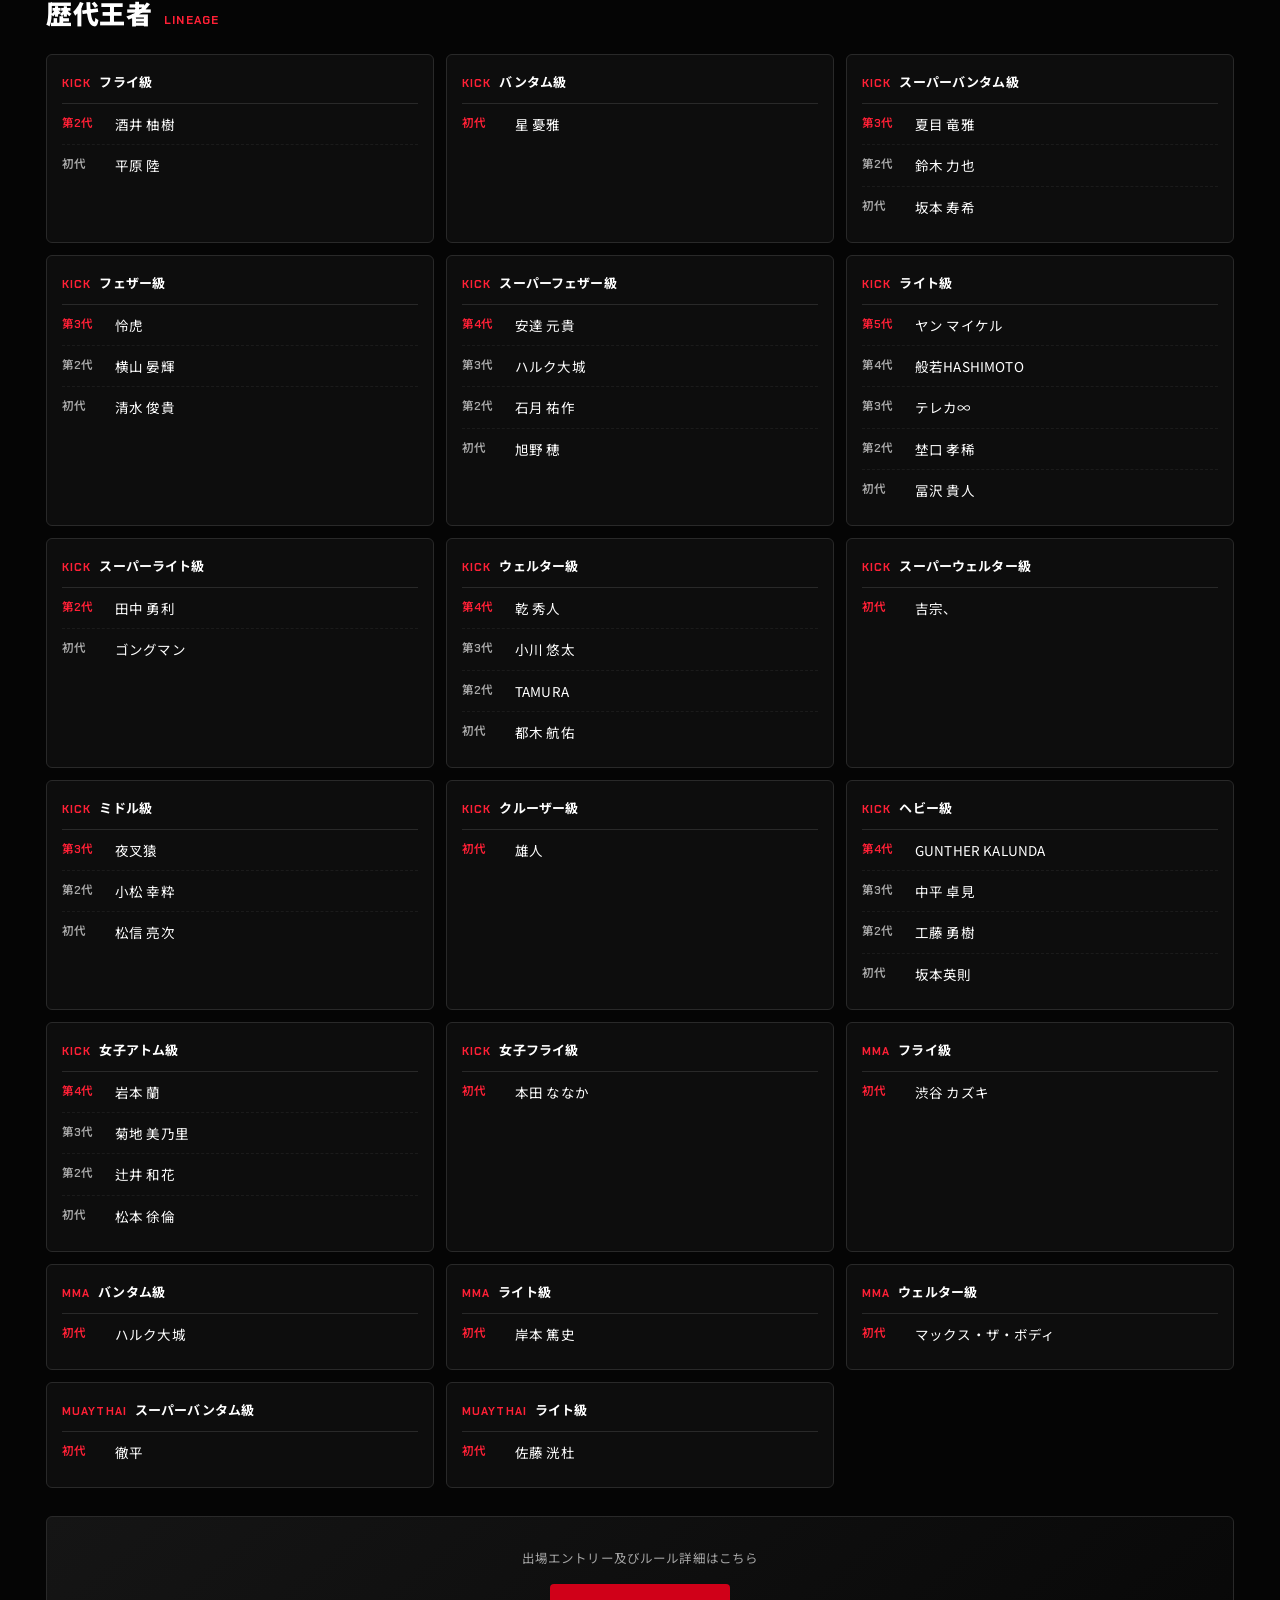
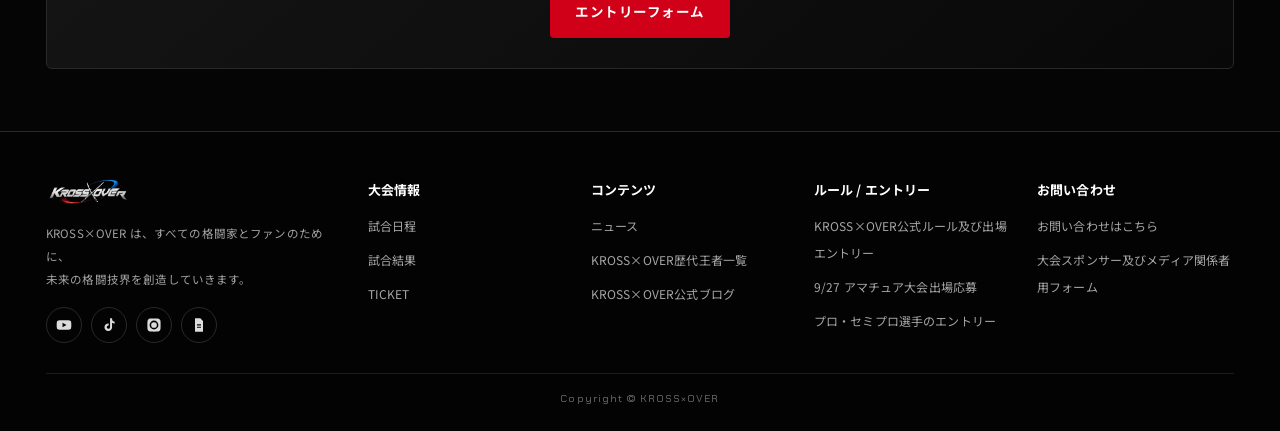
==== commit cc0cfca7: "Add files via upload" ====
--- a/champions.html
+++ b/champions.html
@@ -11,7 +11,7 @@
 <meta property="og:title" content="KROSS×OVER歴代王者一覧 | KROSS×OVER">
 <meta property="og:description" content="KROSS×OVER認定 KICK / MMA / MUAYTHAI 各階級の現王者と歴代王者の一覧。">
 <meta property="og:url" content="https://krossover.jp/champions.html">
-<meta property="og:image" content="https://krossover.jp/images/1.jpg">
+<meta property="og:image" content="https://krossover.jp/1.jpg">
 <meta name="twitter:card" content="summary_large_image">
 <link rel="preconnect" href="https://fonts.googleapis.com">
 <link rel="preconnect" href="https://fonts.gstatic.com" crossorigin>
@@ -21,7 +21,7 @@
 <body>
 <header class="header">
   <div class="header__inner">
-    <a class="brand" href="index.html" aria-label="KROSS×OVER ホーム"><img src="images/1.jpg" alt="KROSS×OVER" width="1200" height="180"></a>
+    <a class="brand" href="index.html" aria-label="KROSS×OVER ホーム"><img src="1.jpg" alt="KROSS×OVER" width="1200" height="180"></a>
     <nav class="gnav" aria-label="グローバルナビゲーション">
       <ul class="gnav__list"><li><a href="index.html">HOME</a></li><li><a href="news.html">ニュース</a></li><li><a href="schedule.html">試合日程</a></li><li><a href="results.html">試合結果</a></li><li><a href="rules.html">KROSS×OVER公式ルール及び出場エントリー</a></li></ul>
       <div class="gnav__btns"><a class="nav-red" href="https://krossover.official.ec/" target="_blank" rel="noopener">TICKET</a><a class="nav-line" href="contact.html">お問い合わせはこちら</a></div>
@@ -44,140 +44,140 @@
   <div class="wrap">
     <div class="sec__head rv"><h2 class="sec__ttl">現王者</h2><span class="sec__en">CURRENT CHAMPIONS</span></div>
     <div class="grid-champ"><div class="champ rv">
-              <div class="champ__bg"><img src="images/6.jpg" alt="" width="800" height="1067" loading="lazy"></div>
+              <div class="champ__bg"><img src="6.jpg" alt="" width="800" height="1067" loading="lazy"></div>
               <p class="champ__cat">MMA</p>
               <p class="champ__cls">フライ級 -56.7kg</p>
               <p class="champ__name">渋谷 カズキ</p>
               <p class="champ__en">KAZUKI SHIBUYA</p>
               <p class="champ__gen">初代王者</p>
             </div><div class="champ rv">
-              <div class="champ__bg"><img src="images/6.jpg" alt="" width="800" height="1067" loading="lazy"></div>
+              <div class="champ__bg"><img src="6.jpg" alt="" width="800" height="1067" loading="lazy"></div>
               <p class="champ__cat">MMA</p>
               <p class="champ__cls">バンタム級 -61.2kg</p>
               <p class="champ__name">ハルク大城</p>
               <p class="champ__en">HULK OSHIRO</p>
               <p class="champ__gen">初代王者</p>
             </div><div class="champ rv">
-              <div class="champ__bg"><img src="images/6.jpg" alt="" width="800" height="1067" loading="lazy"></div>
+              <div class="champ__bg"><img src="6.jpg" alt="" width="800" height="1067" loading="lazy"></div>
               <p class="champ__cat">MMA</p>
               <p class="champ__cls">ライト級 -70.3kg</p>
               <p class="champ__name">岸本 篤史</p>
               <p class="champ__en">ATSUSHI KISHIMOTO</p>
               <p class="champ__gen">初代王者</p>
             </div><div class="champ rv">
-              <div class="champ__bg"><img src="images/6.jpg" alt="" width="800" height="1067" loading="lazy"></div>
+              <div class="champ__bg"><img src="6.jpg" alt="" width="800" height="1067" loading="lazy"></div>
               <p class="champ__cat">MMA</p>
               <p class="champ__cls">ウェルター級 -77.1kg</p>
               <p class="champ__name">マックス・ザ・ボディ</p>
               <p class="champ__en">MAX THE BODY</p>
               <p class="champ__gen">初代王者</p>
             </div><div class="champ rv">
-              <div class="champ__bg"><img src="images/6.jpg" alt="" width="800" height="1067" loading="lazy"></div>
+              <div class="champ__bg"><img src="6.jpg" alt="" width="800" height="1067" loading="lazy"></div>
               <p class="champ__cat">MUAYTHAI</p>
               <p class="champ__cls">スーパーバンタム級 -55.34kg</p>
               <p class="champ__name">徹平</p>
               <p class="champ__en">TEPPEI</p>
               <p class="champ__gen">初代王者</p>
             </div><div class="champ rv">
-              <div class="champ__bg"><img src="images/6.jpg" alt="" width="800" height="1067" loading="lazy"></div>
+              <div class="champ__bg"><img src="6.jpg" alt="" width="800" height="1067" loading="lazy"></div>
               <p class="champ__cat">MUAYTHAI</p>
               <p class="champ__cls">ライト級 -61.23kg</p>
               <p class="champ__name">佐藤 洸杜</p>
               <p class="champ__en">HIROTO SATO</p>
               <p class="champ__gen">初代王者</p>
             </div><div class="champ rv">
-              <div class="champ__bg"><img src="images/6.jpg" alt="" width="800" height="1067" loading="lazy"></div>
+              <div class="champ__bg"><img src="6.jpg" alt="" width="800" height="1067" loading="lazy"></div>
               <p class="champ__cat">KICK</p>
               <p class="champ__cls">フライ級 -51.5kg</p>
               <p class="champ__name">酒井 柚樹</p>
               <p class="champ__en">YUZUKI SAKAI</p>
               <p class="champ__gen">第2代王者</p>
             </div><div class="champ rv">
-              <div class="champ__bg"><img src="images/6.jpg" alt="" width="800" height="1067" loading="lazy"></div>
+              <div class="champ__bg"><img src="6.jpg" alt="" width="800" height="1067" loading="lazy"></div>
               <p class="champ__cat">KICK</p>
               <p class="champ__cls">バンタム級 -53kg</p>
               <p class="champ__name">星 憂雅</p>
               <p class="champ__en">HOSHI YUGA</p>
               <p class="champ__gen">初代王者</p>
             </div><div class="champ rv">
-              <div class="champ__bg"><img src="images/6.jpg" alt="" width="800" height="1067" loading="lazy"></div>
+              <div class="champ__bg"><img src="6.jpg" alt="" width="800" height="1067" loading="lazy"></div>
               <p class="champ__cat">KICK</p>
               <p class="champ__cls">スーパーバンタム級 -55kg</p>
               <p class="champ__name">夏目 竜雅</p>
               <p class="champ__en">RYUGA NATSUME</p>
               <p class="champ__gen">第3代王者</p>
             </div><div class="champ rv">
-              <div class="champ__bg"><img src="images/6.jpg" alt="" width="800" height="1067" loading="lazy"></div>
+              <div class="champ__bg"><img src="6.jpg" alt="" width="800" height="1067" loading="lazy"></div>
               <p class="champ__cat">KICK</p>
               <p class="champ__cls">フェザー級 -57.5kg</p>
               <p class="champ__name">怜虎</p>
               <p class="champ__en">RYOGO</p>
               <p class="champ__gen">第3代王者</p>
             </div><div class="champ rv">
-              <div class="champ__bg"><img src="images/6.jpg" alt="" width="800" height="1067" loading="lazy"></div>
+              <div class="champ__bg"><img src="6.jpg" alt="" width="800" height="1067" loading="lazy"></div>
               <p class="champ__cat">KICK</p>
               <p class="champ__cls">スーパーフェザー級 -60kg</p>
               <p class="champ__name">安達 元貴</p>
               <p class="champ__en">GENKI ADACHI</p>
               <p class="champ__gen">第4代王者</p>
             </div><div class="champ rv">
-              <div class="champ__bg"><img src="images/6.jpg" alt="" width="800" height="1067" loading="lazy"></div>
+              <div class="champ__bg"><img src="6.jpg" alt="" width="800" height="1067" loading="lazy"></div>
               <p class="champ__cat">KICK</p>
               <p class="champ__cls">ライト級 -63kg</p>
               <p class="champ__name">ヤン マイケル</p>
               <p class="champ__en">YANG MICHAEL</p>
               <p class="champ__gen">第5代王者</p>
             </div><div class="champ rv">
-              <div class="champ__bg"><img src="images/6.jpg" alt="" width="800" height="1067" loading="lazy"></div>
+              <div class="champ__bg"><img src="6.jpg" alt="" width="800" height="1067" loading="lazy"></div>
               <p class="champ__cat">KICK</p>
               <p class="champ__cls">スーパーライト級 -65kg</p>
               <p class="champ__name">田中 勇利</p>
               <p class="champ__en">YURI TANAKA</p>
               <p class="champ__gen">第2代王者</p>
             </div><div class="champ rv">
-              <div class="champ__bg"><img src="images/6.jpg" alt="" width="800" height="1067" loading="lazy"></div>
+              <div class="champ__bg"><img src="6.jpg" alt="" width="800" height="1067" loading="lazy"></div>
               <p class="champ__cat">KICK</p>
               <p class="champ__cls">ウェルター級 -67.5kg</p>
               <p class="champ__name">乾 秀人</p>
               <p class="champ__en">SHUTO INUI</p>
               <p class="champ__gen">第4代王者</p>
             </div><div class="champ rv">
-              <div class="champ__bg"><img src="images/6.jpg" alt="" width="800" height="1067" loading="lazy"></div>
+              <div class="champ__bg"><img src="6.jpg" alt="" width="800" height="1067" loading="lazy"></div>
               <p class="champ__cat">KICK</p>
               <p class="champ__cls">スーパーウェルター級 -70kg</p>
               <p class="champ__name">吉宗、</p>
               <p class="champ__en">YOSHIMUNE</p>
               <p class="champ__gen">初代王者</p>
             </div><div class="champ rv">
-              <div class="champ__bg"><img src="images/6.jpg" alt="" width="800" height="1067" loading="lazy"></div>
+              <div class="champ__bg"><img src="6.jpg" alt="" width="800" height="1067" loading="lazy"></div>
               <p class="champ__cat">KICK</p>
               <p class="champ__cls">ミドル級 -75kg</p>
               <p class="champ__name">夜叉猿</p>
               <p class="champ__en">YASHAZARU</p>
               <p class="champ__gen">第3代王者</p>
             </div><div class="champ rv">
-              <div class="champ__bg"><img src="images/6.jpg" alt="" width="800" height="1067" loading="lazy"></div>
+              <div class="champ__bg"><img src="6.jpg" alt="" width="800" height="1067" loading="lazy"></div>
               <p class="champ__cat">KICK</p>
               <p class="champ__cls">クルーザー級 -85kg</p>
               <p class="champ__name">雄人</p>
               <p class="champ__en">TAKETO</p>
               <p class="champ__gen">初代王者</p>
             </div><div class="champ rv">
-              <div class="champ__bg"><img src="images/6.jpg" alt="" width="800" height="1067" loading="lazy"></div>
+              <div class="champ__bg"><img src="6.jpg" alt="" width="800" height="1067" loading="lazy"></div>
               <p class="champ__cat">KICK</p>
               <p class="champ__cls">ヘビー級</p>
               <p class="champ__name">GUNTHER KALUNDA</p>
               <p class="champ__en">GUNTHER KALUNDA</p>
               <p class="champ__gen">第4代王者</p>
             </div><div class="champ rv">
-              <div class="champ__bg"><img src="images/6.jpg" alt="" width="800" height="1067" loading="lazy"></div>
+              <div class="champ__bg"><img src="6.jpg" alt="" width="800" height="1067" loading="lazy"></div>
               <p class="champ__cat">GIRLS KICK</p>
               <p class="champ__cls">女子アトム級 -45kg</p>
               <p class="champ__name">岩本 蘭</p>
               <p class="champ__en">RAN IWAMOTO</p>
               <p class="champ__gen">第4代女王</p>
             </div><div class="champ rv">
-              <div class="champ__bg"><img src="images/6.jpg" alt="" width="800" height="1067" loading="lazy"></div>
+              <div class="champ__bg"><img src="6.jpg" alt="" width="800" height="1067" loading="lazy"></div>
               <p class="champ__cat">GIRLS KICK</p>
               <p class="champ__cls">女子フライ級 -50.8kg</p>
               <p class="champ__name">本田 ななか</p>
@@ -201,7 +201,7 @@
   <div class="wrap">
     <div class="footer__grid">
       <div>
-        <img class="footer__logo" src="images/1.jpg" alt="KROSS×OVER" width="1200" height="180">
+        <img class="footer__logo" src="1.jpg" alt="KROSS×OVER" width="1200" height="180">
         <p class="footer__about">KROSS×OVER は、すべての格闘家とファンのために、<br>未来の格闘技界を創造していきます。</p>
         <div class="footer__sns"><a href="https://www.youtube.com/c/KROSSOVER%E5%85%AC%E5%BC%8F/videos?app=desktop" target="_blank" rel="noopener" aria-label="KROSS×OVER公式 YouTube"><svg viewBox="0 0 24 24" aria-hidden="true"><path d="M23 12s0-3.4-.4-5c-.2-.9-.9-1.6-1.8-1.8C19.1 4.8 12 4.8 12 4.8s-7.1 0-8.8.4c-.9.2-1.6.9-1.8 1.8C1 8.6 1 12 1 12s0 3.4.4 5c.2.9.9 1.6 1.8 1.8 1.7.4 8.8.4 8.8.4s7.1 0 8.8-.4c.9-.2 1.6-.9 1.8-1.8.4-1.6.4-5 .4-5zM9.8 15.3V8.7l6 3.3-6 3.3z"/></svg></a><a href="https://www.tiktok.com/@krossover0917?_t=8jfpVgwg3Av&_r=1" target="_blank" rel="noopener" aria-label="KROSS×OVER公式 TikTok"><svg viewBox="0 0 24 24" aria-hidden="true"><path d="M16.6 2h-3v13.2a2.5 2.5 0 1 1-2.1-2.5V9.6a5.7 5.7 0 1 0 5.1 5.7V8.8A6.5 6.5 0 0 0 20.4 10V7a3.8 3.8 0 0 1-3.8-3.7V2z"/></svg></a><a href="https://www.instagram.com/krossover_official?igsh=enNmZW5nYXZvcTJq" target="_blank" rel="noopener" aria-label="Instagramでフォロー"><svg viewBox="0 0 24 24" aria-hidden="true"><path d="M12 2.2c3.2 0 3.6 0 4.9.1 1.2.1 1.8.3 2.2.4.6.2 1 .5 1.4.9.4.4.7.8.9 1.4.2.4.4 1 .4 2.2.1 1.3.1 1.7.1 4.9s0 3.6-.1 4.9c-.1 1.2-.3 1.8-.4 2.2-.2.6-.5 1-.9 1.4-.4.4-.8.7-1.4.9-.4.2-1 .4-2.2.4-1.3.1-1.7.1-4.9.1s-3.6 0-4.9-.1c-1.2-.1-1.8-.3-2.2-.4-.6-.2-1-.5-1.4-.9-.4-.4-.7-.8-.9-1.4-.2-.4-.4-1-.4-2.2-.1-1.3-.1-1.7-.1-4.9s0-3.6.1-4.9c.1-1.2.3-1.8.4-2.2.2-.6.5-1 .9-1.4.4-.4.8-.7 1.4-.9.4-.2 1-.4 2.2-.4 1.3-.1 1.7-.1 4.9-.1zm0 3.2A6.6 6.6 0 1 0 18.6 12 6.6 6.6 0 0 0 12 5.4zm0 10.9A4.3 4.3 0 1 1 16.3 12 4.3 4.3 0 0 1 12 16.3zm6.9-11.1a1.5 1.5 0 1 1-1.5-1.5 1.5 1.5 0 0 1 1.5 1.5z"/></svg></a><a href="https://ameblo.jp/krossoverfighting/" target="_blank" rel="noopener" aria-label="KROSS×OVER公式 ブログ"><svg viewBox="0 0 24 24" aria-hidden="true"><path d="M6 2h8l4 4v16H6z"/><path d="M9 11h6v1.7H9zm0 3.5h6v1.7H9z" fill="#050505"/></svg></a></div>
       </div>
--- a/style.css
+++ b/style.css
@@ -212,6 +212,38 @@
 .champ__name{font-size:17px;font-weight:700;line-height:1.35;margin-top:6px;}
 .champ__en{font-family:var(--f-display);font-size:10px;letter-spacing:.08em;color:var(--sub);margin-top:2px;}
 .champ__gen{margin-top:11px;padding-top:9px;border-top:1px solid #2e2e2e;font-size:11.5px;color:#d2d2d2;}
+
+
+/* ---------- CHAMPION ROWS（横スクロール） ---------- */
+.champ-row+.champ-row{margin-top:26px;}
+.champ-row__head{display:flex;align-items:center;gap:10px;margin-bottom:11px;}
+.champ-row__label{
+  font-family:var(--f-display);font-weight:700;font-size:13px;letter-spacing:.1em;
+  border-left:3px solid var(--red);padding-left:9px;line-height:1.3;
+}
+.champ-row__count{font-size:11.5px;color:var(--sub);}
+.champ-row__hint{margin-left:auto;font-size:11px;color:var(--sub);}
+.champ-row__hint::before{content:"⇄ ";color:var(--red-hi);}
+.champ-row__nav{display:none;gap:6px;margin-left:auto;}
+.cbtn{
+  width:32px;height:32px;padding:0;border:1px solid var(--line);border-radius:4px;
+  background:#0d0d0d;color:#fff;font-family:var(--f-display);font-size:17px;line-height:1;
+  cursor:pointer;transition:border-color .25s,opacity .25s;
+}
+.cbtn:hover{border-color:var(--red);}
+.cbtn[disabled]{opacity:.3;cursor:default;border-color:var(--line);}
+
+.champ-scroll{
+  display:flex;gap:10px;overflow-x:auto;overflow-y:hidden;
+  scroll-snap-type:x proximity;scroll-behavior:smooth;
+  padding:2px 2px 10px;margin:0 -2px;
+  scrollbar-width:thin;scrollbar-color:#333 transparent;-webkit-overflow-scrolling:touch;
+}
+.champ-scroll::-webkit-scrollbar{height:6px;}
+.champ-scroll::-webkit-scrollbar-track{background:#101010;border-radius:3px;}
+.champ-scroll::-webkit-scrollbar-thumb{background:#333;border-radius:3px;}
+.champ-scroll::-webkit-scrollbar-thumb:hover{background:var(--red);}
+.champ-scroll .champ{flex:0 0 150px;scroll-snap-align:start;min-height:236px;}
 
 /* =========================================================
    SPONSOR
@@ -358,6 +390,8 @@
   .hero__logo{max-width:640px;}
   .grid-event{grid-template-columns:repeat(2,minmax(0,1fr));gap:16px;}
   .grid-champ{grid-template-columns:repeat(3,minmax(0,1fr));gap:12px;}
+  .champ-scroll{gap:12px;}
+  .champ-scroll .champ{flex:0 0 178px;min-height:252px;}
   .grid-sponsor{grid-template-columns:repeat(3,minmax(0,1fr));gap:12px;}
   .plate{height:88px;}
   .grid-content{grid-template-columns:repeat(3,minmax(0,1fr));gap:12px;}
@@ -408,6 +442,9 @@
   .ecard__date{font-size:30px;}
   .grid-champ{grid-template-columns:repeat(6,minmax(0,1fr));gap:12px;}
   .champ{min-height:266px;}
+  .champ-row__hint{display:none;}
+  .champ-row__nav{display:flex;}
+  .champ-scroll .champ{flex:0 0 196px;min-height:266px;}
   .grid-sponsor{grid-template-columns:repeat(6,minmax(0,1fr));gap:12px;}
   .plate{height:84px;}
   .grid-content{grid-template-columns:repeat(5,minmax(0,1fr));gap:12px;}
